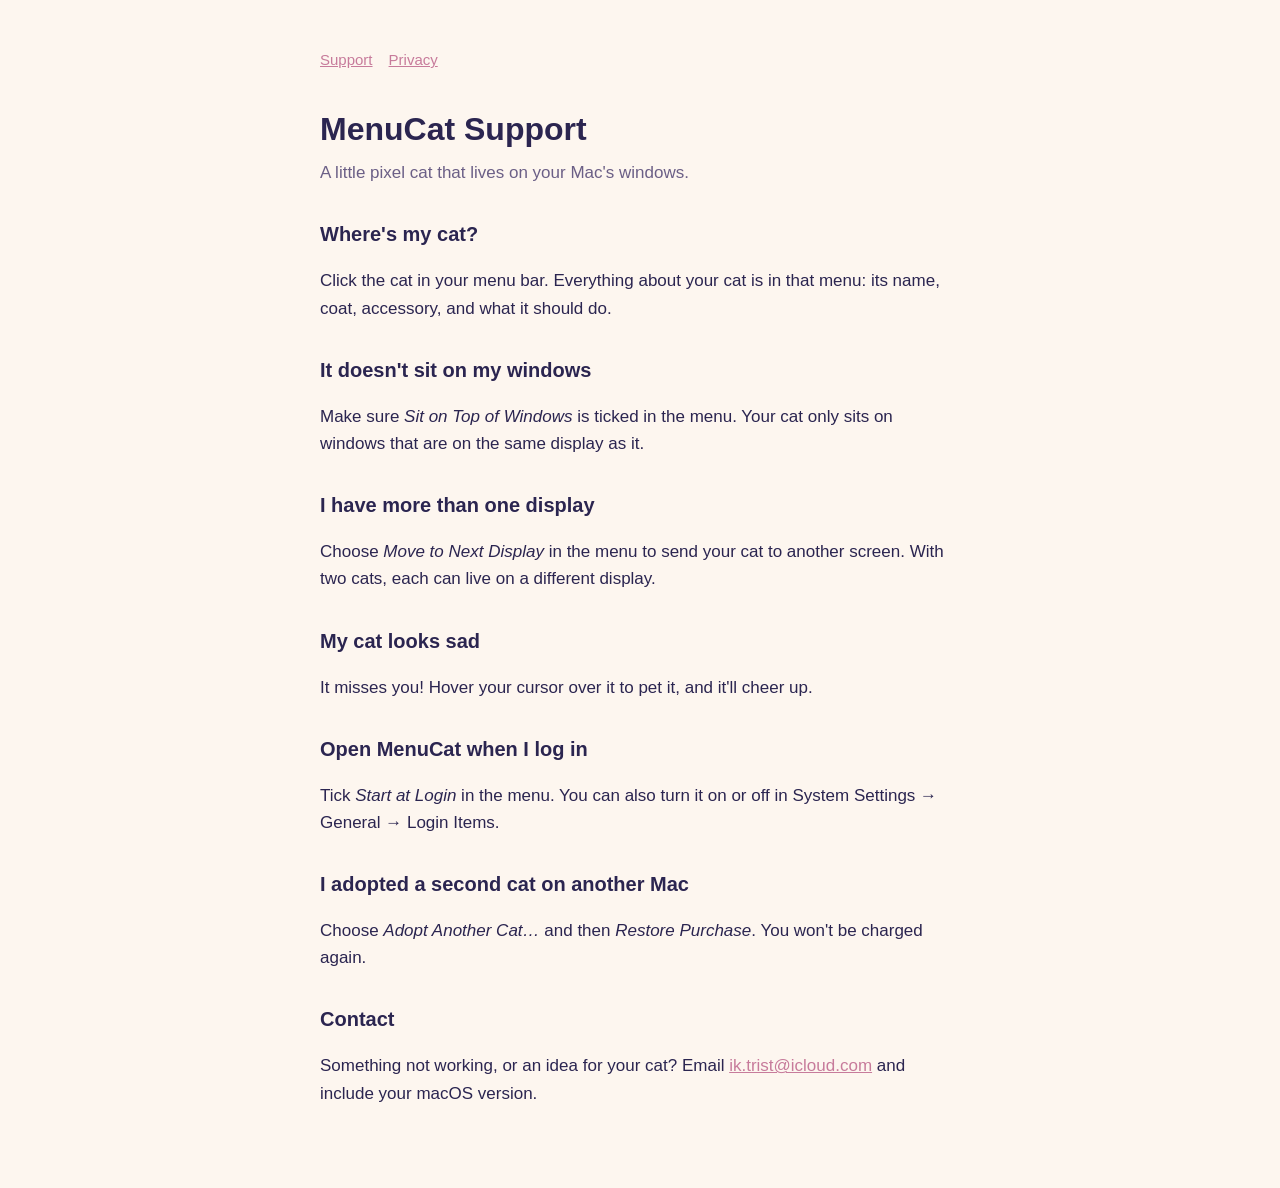
==== index.html @ f8115295 "Create index.html" ====
<!doctype html>
<html lang="en"><head><meta charset="utf-8"><meta name="viewport" content="width=device-width, initial-scale=1">
<title>MenuCat Support</title><link rel="stylesheet" href="style.css"></head>
<body><main>
<nav><a href="index.html">Support</a><a href="privacy.html">Privacy</a></nav>
<h1>MenuCat Support</h1>
<p class="sub">A little pixel cat that lives on your Mac's windows.</p>

<h2>Where's my cat?</h2>
<p>Click the cat in your menu bar. Everything about your cat is in that menu: its name, coat, accessory, and what it should do.</p>

<h2>It doesn't sit on my windows</h2>
<p>Make sure <em>Sit on Top of Windows</em> is ticked in the menu. Your cat only sits on windows that are on the same display as it.</p>

<h2>I have more than one display</h2>
<p>Choose <em>Move to Next Display</em> in the menu to send your cat to another screen. With two cats, each can live on a different display.</p>

<h2>My cat looks sad</h2>
<p>It misses you! Hover your cursor over it to pet it, and it'll cheer up.</p>

<h2>Open MenuCat when I log in</h2>
<p>Tick <em>Start at Login</em> in the menu. You can also turn it on or off in System Settings → General → Login Items.</p>

<h2>I adopted a second cat on another Mac</h2>
<p>Choose <em>Adopt Another Cat…</em> and then <em>Restore Purchase</em>. You won't be charged again.</p>

<h2>Contact</h2>
<p>Something not working, or an idea for your cat? Email <a href="mailto:ik.trist@icloud.com">ik.trist@icloud.com</a> and include your macOS version.</p>
</main></body></html>
---- style.css ----
:root { --bg: #fdf6ef; --ink: #2b2550; --soft: #6b5f86; --accent: #c77b9b; }
@media (prefers-color-scheme: dark) { :root { --bg: #1d1a2e; --ink: #f3ecf7; --soft: #b6abc8; --accent: #f6a77c; } }
body { margin: 0; background: var(--bg); color: var(--ink); font: 17px/1.6 -apple-system, BlinkMacSystemFont, "Helvetica Neue", sans-serif; }
main { max-width: 640px; margin: 0 auto; padding: 48px 16px 64px; }
h1 { font-size: 32px; margin: 0 0 4px; }
h2 { font-size: 20px; margin: 32px 0 8px; }
.sub { color: var(--soft); margin: 0 0 24px; }
a { color: var(--accent); }
nav { margin-bottom: 32px; font-size: 15px; }
nav a { margin-right: 16px; }
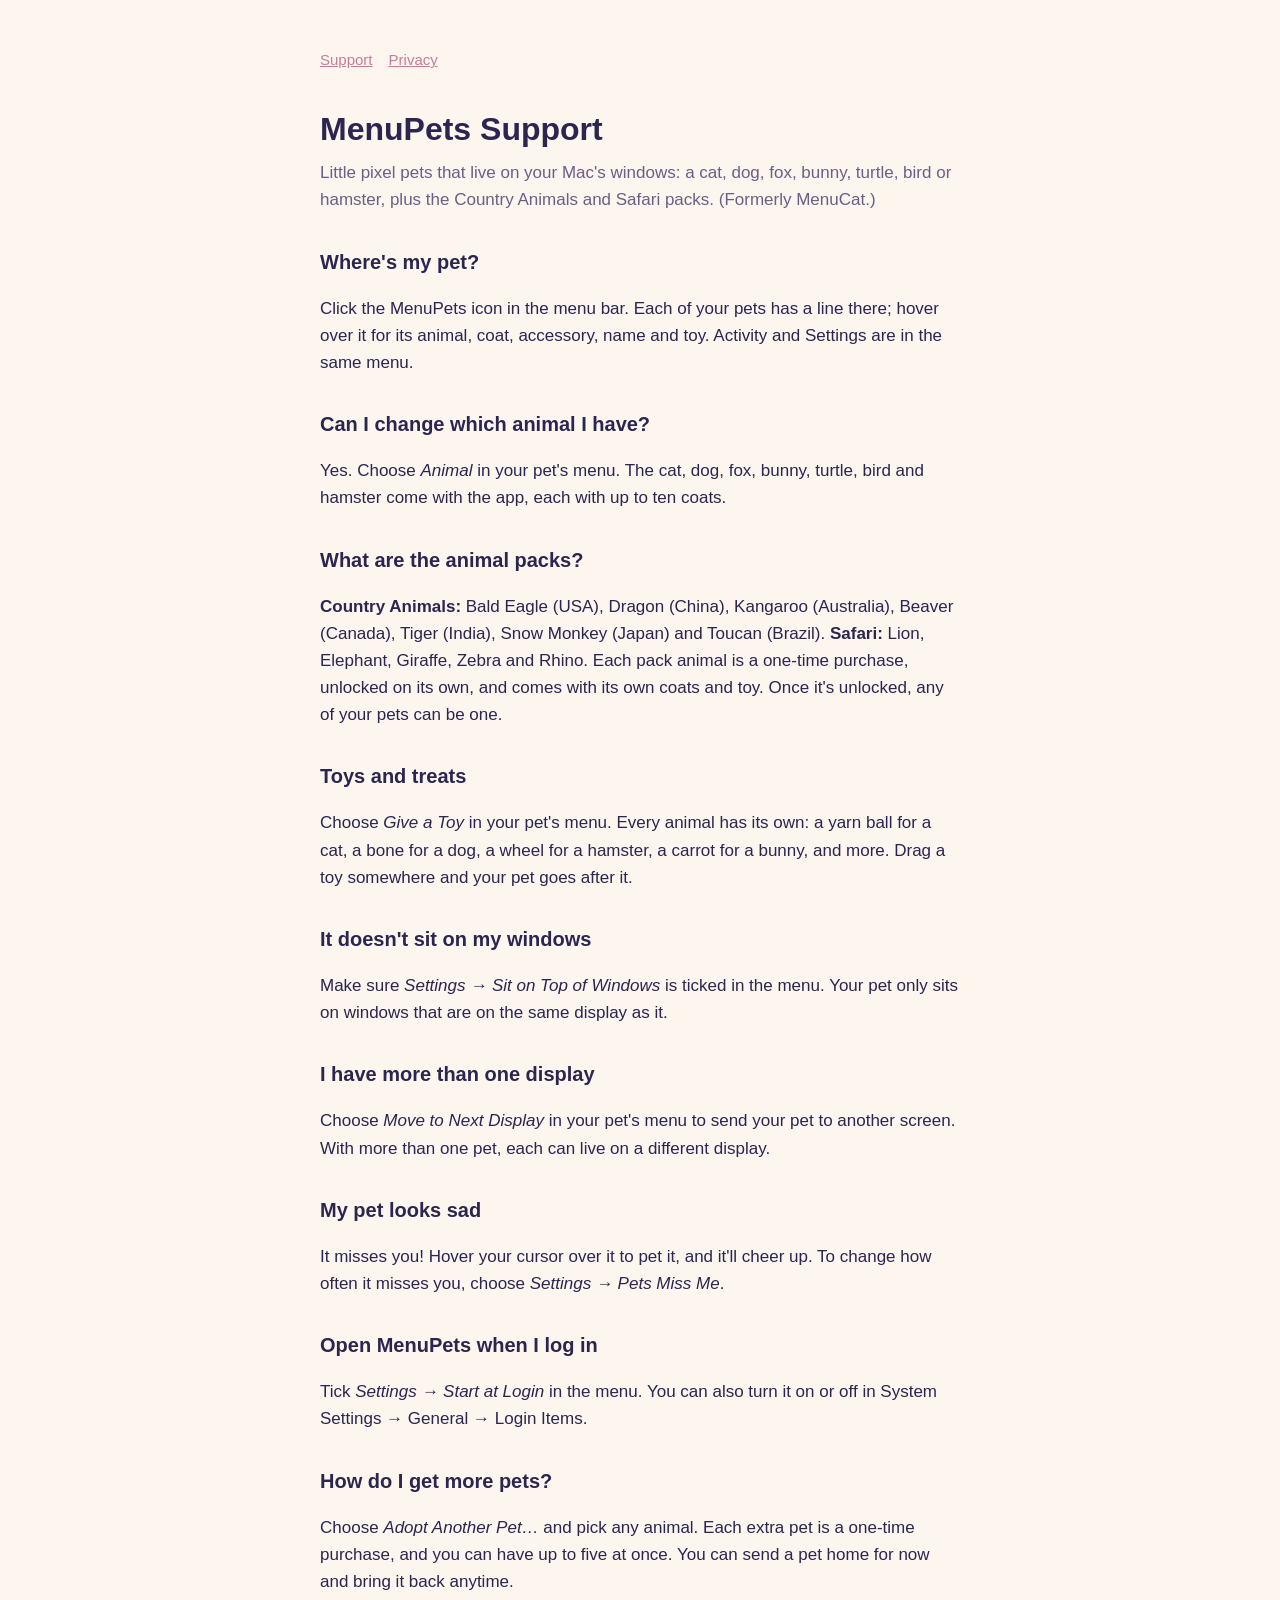
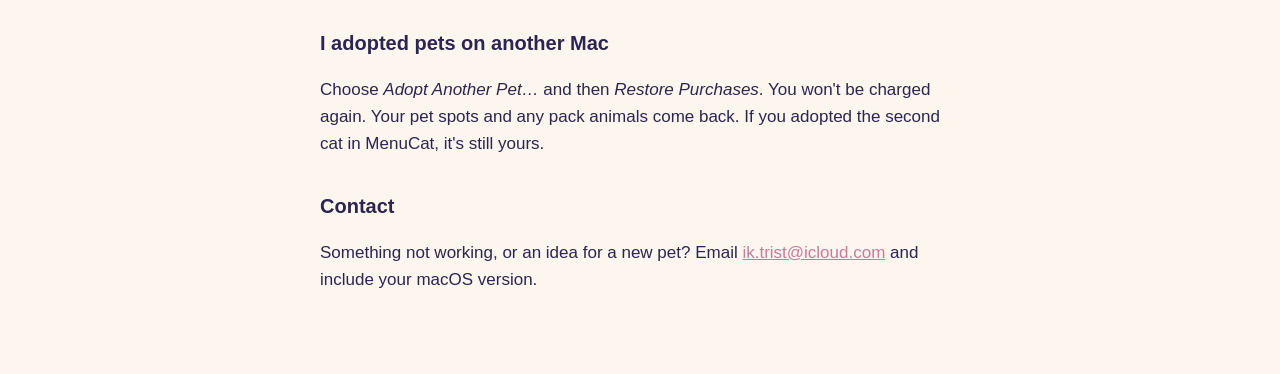
==== commit ab618a8b: "Support page for MenuPets 1.0.1" ====
--- a/index.html
+++ b/index.html
@@ -1,29 +1,41 @@
 <!doctype html>
 <html lang="en"><head><meta charset="utf-8"><meta name="viewport" content="width=device-width, initial-scale=1">
-<title>MenuCat Support</title><link rel="stylesheet" href="style.css"></head>
+<title>MenuPets Support</title><link rel="stylesheet" href="style.css"></head>
 <body><main>
 <nav><a href="index.html">Support</a><a href="privacy.html">Privacy</a></nav>
-<h1>MenuCat Support</h1>
-<p class="sub">A little pixel cat that lives on your Mac's windows.</p>
+<h1>MenuPets Support</h1>
+<p class="sub">Little pixel pets that live on your Mac's windows: a cat, dog, fox, bunny, turtle, bird or hamster, plus the Country Animals and Safari packs. (Formerly MenuCat.)</p>
 
-<h2>Where's my cat?</h2>
-<p>Click the cat in your menu bar. Everything about your cat is in that menu: its name, coat, accessory, and what it should do.</p>
+<h2>Where's my pet?</h2>
+<p>Click the MenuPets icon in the menu bar. Each of your pets has a line there; hover over it for its animal, coat, accessory, name and toy. Activity and Settings are in the same menu.</p>
+
+<h2>Can I change which animal I have?</h2>
+<p>Yes. Choose <em>Animal</em> in your pet's menu. The cat, dog, fox, bunny, turtle, bird and hamster come with the app, each with up to ten coats.</p>
+
+<h2>What are the animal packs?</h2>
+<p><strong>Country Animals:</strong> Bald Eagle (USA), Dragon (China), Kangaroo (Australia), Beaver (Canada), Tiger (India), Snow Monkey (Japan) and Toucan (Brazil). <strong>Safari:</strong> Lion, Elephant, Giraffe, Zebra and Rhino. Each pack animal is a one-time purchase, unlocked on its own, and comes with its own coats and toy. Once it's unlocked, any of your pets can be one.</p>
+
+<h2>Toys and treats</h2>
+<p>Choose <em>Give a Toy</em> in your pet's menu. Every animal has its own: a yarn ball for a cat, a bone for a dog, a wheel for a hamster, a carrot for a bunny, and more. Drag a toy somewhere and your pet goes after it.</p>
 
 <h2>It doesn't sit on my windows</h2>
-<p>Make sure <em>Sit on Top of Windows</em> is ticked in the menu. Your cat only sits on windows that are on the same display as it.</p>
+<p>Make sure <em>Settings → Sit on Top of Windows</em> is ticked in the menu. Your pet only sits on windows that are on the same display as it.</p>
 
 <h2>I have more than one display</h2>
-<p>Choose <em>Move to Next Display</em> in the menu to send your cat to another screen. With two cats, each can live on a different display.</p>
+<p>Choose <em>Move to Next Display</em> in your pet's menu to send your pet to another screen. With more than one pet, each can live on a different display.</p>
 
-<h2>My cat looks sad</h2>
-<p>It misses you! Hover your cursor over it to pet it, and it'll cheer up.</p>
+<h2>My pet looks sad</h2>
+<p>It misses you! Hover your cursor over it to pet it, and it'll cheer up. To change how often it misses you, choose <em>Settings → Pets Miss Me</em>.</p>
 
-<h2>Open MenuCat when I log in</h2>
-<p>Tick <em>Start at Login</em> in the menu. You can also turn it on or off in System Settings → General → Login Items.</p>
+<h2>Open MenuPets when I log in</h2>
+<p>Tick <em>Settings → Start at Login</em> in the menu. You can also turn it on or off in System Settings → General → Login Items.</p>
 
-<h2>I adopted a second cat on another Mac</h2>
-<p>Choose <em>Adopt Another Cat…</em> and then <em>Restore Purchase</em>. You won't be charged again.</p>
+<h2>How do I get more pets?</h2>
+<p>Choose <em>Adopt Another Pet…</em> and pick any animal. Each extra pet is a one-time purchase, and you can have up to five at once. You can send a pet home for now and bring it back anytime.</p>
+
+<h2>I adopted pets on another Mac</h2>
+<p>Choose <em>Adopt Another Pet…</em> and then <em>Restore Purchases</em>. You won't be charged again. Your pet spots and any pack animals come back. If you adopted the second cat in MenuCat, it's still yours.</p>
 
 <h2>Contact</h2>
-<p>Something not working, or an idea for your cat? Email <a href="mailto:ik.trist@icloud.com">ik.trist@icloud.com</a> and include your macOS version.</p>
+<p>Something not working, or an idea for a new pet? Email <a href="mailto:ik.trist@icloud.com">ik.trist@icloud.com</a> and include your macOS version.</p>
 </main></body></html>
